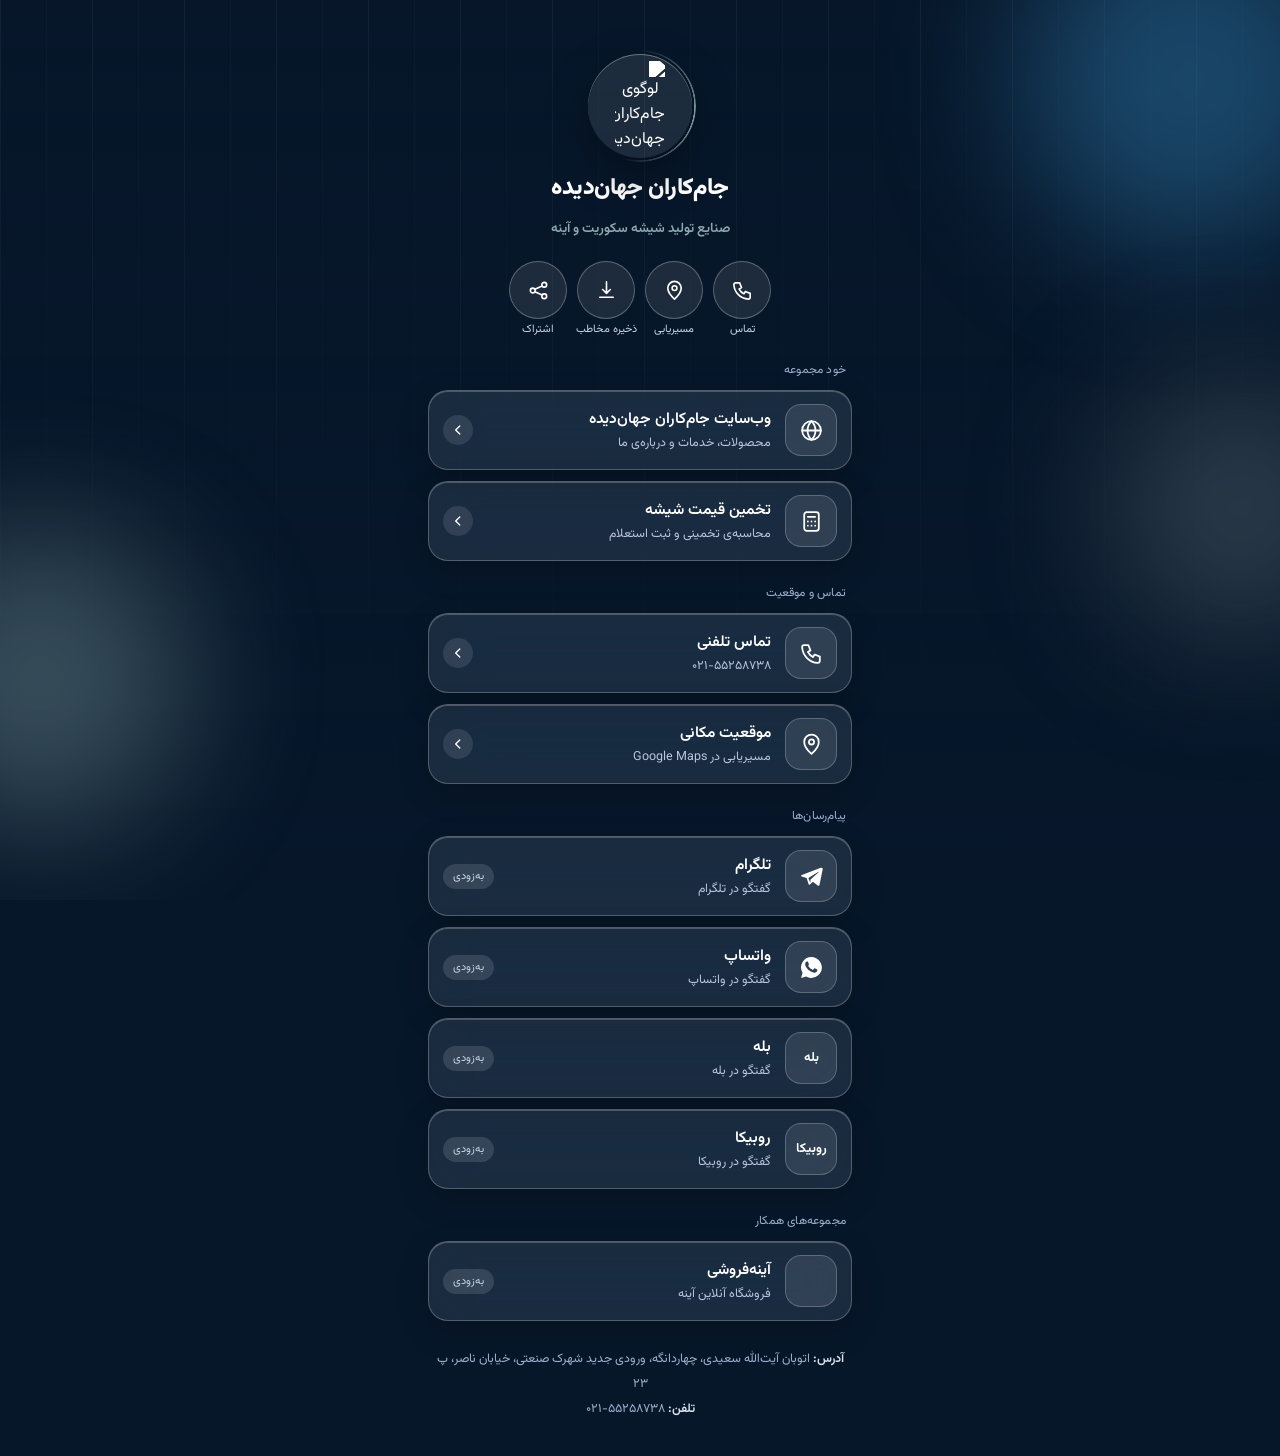
==== links.html @ b004ee76 "Add files via upload" ====
<!DOCTYPE html>
<html lang="fa" dir="rtl">
<head>
<meta charset="utf-8">
<meta name="viewport" content="width=device-width,initial-scale=1,viewport-fit=cover">
<meta name="theme-color" content="#07172a">
<title>راه‌های ارتباطی | جام‌کاران جهان‌دیده</title>
<link href="https://fonts.googleapis.com/css2?family=Vazirmatn:wght@400;600;900&display=swap" rel="stylesheet">
<style>
:root{--navy:#07172a;--ink:#1F2C43;--teal:#8BAAAD;--glass:rgba(255,255,255,.09)}
*{box-sizing:border-box;margin:0}
html{-webkit-text-size-adjust:100%}
body{font-family:Vazirmatn,Tahoma,sans-serif;background:var(--navy);color:#fff;min-height:100vh;min-height:100svh;overflow-x:hidden;display:flex;justify-content:center}
a{color:inherit;text-decoration:none}
button{font:inherit;color:inherit;border:0;background:none;cursor:pointer}

/* ---------- پس‌زمینه: عکس نما، شیشه‌ی شیاردار و نورهای شناور ---------- */
.bg{position:fixed;inset:0;z-index:0;overflow:hidden}
.bg .photo{position:absolute;inset:-6%;background:url(assets/img-71dd236196.jpg) center/cover;filter:blur(6px) saturate(.9);opacity:.32;transform:scale(1.05)}
.bg .tint{position:absolute;inset:0;background:linear-gradient(180deg,rgba(7,23,42,.55),rgba(7,23,42,.82) 55%,#07172a)}
.bg .flutes{position:absolute;inset:0;background:repeating-linear-gradient(90deg,rgba(255,255,255,.05) 0 1px,rgba(255,255,255,0) 1px 46px,rgba(255,255,255,.025) 46px 47px,rgba(255,255,255,0) 47px 92px);-webkit-mask-image:linear-gradient(180deg,#000,transparent 85%);mask-image:linear-gradient(180deg,#000,transparent 85%)}
.orb{position:absolute;border-radius:50%;filter:blur(70px);opacity:.55;will-change:transform;animation:drift 18s ease-in-out infinite alternate}
.o1{width:340px;height:340px;background:#2b6f9e;top:-90px;right:-80px}
.o2{width:300px;height:300px;background:#8BAAAD;bottom:8%;left:-110px;animation-duration:23s;opacity:.38}
.o3{width:260px;height:260px;background:#3E4C59;top:42%;right:-90px;animation-duration:27s;opacity:.7}
@keyframes drift{from{transform:translate3d(0,0,0) scale(1)}to{transform:translate3d(var(--dx,30px),var(--dy,40px),0) scale(1.12)}}

/* ---------- صفحه ---------- */
.page{position:relative;z-index:1;width:min(460px,100%);padding:clamp(28px,6vh,56px) 18px 34px;display:flex;flex-direction:column;align-items:center}

.id{display:flex;flex-direction:column;align-items:center;text-align:center;gap:12px;animation:rise .9s cubic-bezier(.2,.7,.2,1) both}
.mark{position:relative;width:104px;height:104px;border-radius:50%;display:grid;place-items:center;background:var(--glass);-webkit-backdrop-filter:blur(25px);backdrop-filter:blur(25px);box-shadow:0 18px 44px rgba(0,0,0,.35),inset 0 1px 0 rgba(255,255,255,.35)}
.mark:before{content:"";position:absolute;inset:-4px;border-radius:50%;background:conic-gradient(from 0deg,rgba(139,170,173,0),rgba(139,170,173,.9),rgba(255,255,255,0) 55%,rgba(139,170,173,0));-webkit-mask:radial-gradient(farthest-side,transparent calc(100% - 2px),#000 calc(100% - 1.5px));mask:radial-gradient(farthest-side,transparent calc(100% - 2px),#000 calc(100% - 1.5px));animation:spin 7s linear infinite}
.mark img{width:50px;filter:brightness(0) invert(1);position:relative}
@keyframes spin{to{transform:rotate(360deg)}}
.id h1{font-size:23px;font-weight:900;letter-spacing:-.2px}
.id p{font-size:13.5px;color:var(--teal);font-weight:600}

/* ---------- عملیات سریع ---------- */
.quick{display:flex;gap:10px;margin:22px 0 20px;animation:rise .9s .12s cubic-bezier(.2,.7,.2,1) both}
.q{width:58px;height:58px;border-radius:50%;display:grid;place-items:center;background:var(--glass);border:1px solid rgba(255,255,255,.28);-webkit-backdrop-filter:blur(25px);backdrop-filter:blur(25px);transition:transform .35s cubic-bezier(.2,.7,.2,1),background .3s;position:relative}
.q svg{width:23px;fill:none;stroke:#fff;stroke-width:1.7;stroke-linecap:round;stroke-linejoin:round}
.q:hover,.q:focus-visible{transform:translateY(-4px) scale(1.06);background:rgba(255,255,255,.2)}
.q span{position:absolute;bottom:-20px;font-size:11px;color:#c9d3e6;white-space:nowrap}

/* ---------- کارت‌های لینک ---------- */
.links{width:100%;display:flex;flex-direction:column;gap:11px;margin-top:10px}
.group{font-size:12px;color:#9fb0cf;margin:12px 6px 0;letter-spacing:.2px;animation:rise .9s both}
.card{--mx:50%;--my:50%;position:relative;overflow:hidden;display:grid;grid-template-columns:52px 1fr auto;align-items:center;gap:14px;padding:13px 14px;border-radius:20px;background:var(--glass);border:1px solid rgba(255,255,255,.24);-webkit-backdrop-filter:blur(25px) saturate(1.3);backdrop-filter:blur(25px) saturate(1.3);box-shadow:0 10px 30px rgba(0,0,0,.22),inset 0 1px 0 rgba(255,255,255,.22);transition:transform .4s cubic-bezier(.2,.7,.2,1),border-color .3s,background .3s;animation:rise .8s cubic-bezier(.2,.7,.2,1) both;animation-delay:calc(var(--i) * 70ms + 220ms)}
.card:before{content:"";position:absolute;inset:0;background:radial-gradient(240px circle at var(--mx) var(--my),rgba(255,255,255,.2),transparent 60%);opacity:0;transition:opacity .3s}
.card:after{content:"";position:absolute;top:0;bottom:0;width:36%;left:-60%;background:linear-gradient(100deg,transparent,rgba(255,255,255,.22),transparent);transform:skewX(-18deg)}
.card:hover,.card:focus-visible{transform:translateY(-3px);border-color:rgba(255,255,255,.5);background:rgba(255,255,255,.13)}
.card:hover:before{opacity:1}
.card:hover:after{left:130%;transition:left .9s cubic-bezier(.2,.7,.2,1)}
.card:active{transform:scale(.985)}
.ic{width:52px;height:52px;border-radius:16px;display:grid;place-items:center;background:rgba(255,255,255,.1);border:1px solid rgba(255,255,255,.22);transition:background .35s,transform .35s,border-color .35s;position:relative;z-index:1}
.ic svg{width:25px;fill:#fff}
.ic svg.ln{fill:none;stroke:#fff;stroke-width:1.7;stroke-linecap:round;stroke-linejoin:round}
.ic b{font-size:13px;font-weight:700}
.ic img{width:34px;height:auto}
.card:hover .ic{background:var(--c,rgba(255,255,255,.2));border-color:transparent;transform:rotate(-6deg) scale(1.06)}
.tx{position:relative;z-index:1;min-width:0}
.tx strong{display:block;font-size:15.5px;font-weight:600}
.tx small{display:block;margin-top:2px;font-size:12.5px;color:#b9c6dd;direction:rtl}
.ar{position:relative;z-index:1;width:30px;height:30px;border-radius:50%;display:grid;place-items:center;background:rgba(255,255,255,.1);transition:transform .35s,background .3s}
.ar svg{width:14px;fill:none;stroke:#fff;stroke-width:2.3;stroke-linecap:round;stroke-linejoin:round}
.card:hover .ar{transform:translateX(-4px);background:rgba(255,255,255,.22)}
.card.pending{opacity:.62;cursor:default;pointer-events:none}
.card.pending .ar{display:none}
.soon{position:relative;z-index:1;font-size:11px;padding:4px 10px;border-radius:999px;background:rgba(255,255,255,.12);color:#c9d3e6;white-space:nowrap}

/* ---------- آدرس و پایان ---------- */
.addr{margin-top:26px;text-align:center;font-size:12.5px;line-height:2;color:#9fb0cf;animation:rise .9s .9s both}
.addr b{color:#dbe3f1;font-weight:600}
.toast{position:fixed;left:50%;bottom:26px;transform:translate(-50%,30px);background:rgba(255,255,255,.95);color:var(--ink);padding:10px 18px;border-radius:999px;font-size:13px;font-weight:600;opacity:0;pointer-events:none;transition:.4s;z-index:5}
.toast.on{opacity:1;transform:translate(-50%,0)}
@keyframes rise{from{opacity:0;transform:translateY(22px);filter:blur(6px)}to{opacity:1;transform:none;filter:none}}
@media (prefers-reduced-motion:reduce){*{animation-duration:.01ms!important;animation-delay:0s!important;transition-duration:.01ms!important}}
</style>
</head>
<body>
<div class="bg" aria-hidden="true"><div class="photo"></div><div class="tint"></div><div class="flutes"></div><i class="orb o1"></i><i class="orb o2"></i><i class="orb o3"></i></div>

<main class="page">
  <header class="id">
    <div class="mark"><img src="assets/img-76fe925819.png" alt="لوگوی جام‌کاران جهان‌دیده"></div>
    <h1>جام‌کاران جهان‌دیده</h1>
    <p>صنایع تولید شیشه سکوریت و آینه</p>
  </header>

  <nav class="quick" aria-label="دسترسی سریع">
    <a class="q" href="tel:+982155258738" aria-label="تماس"><svg viewBox="0 0 24 24"><path d="M5 4h4l2 5-2.5 1.5a11 11 0 0 0 5 5L15 13l5 2v4a2 2 0 0 1-2 2A16 16 0 0 1 3 6a2 2 0 0 1 2-2z"/></svg><span>تماس</span></a>
    <a class="q" id="mapQuick" href="https://maps.app.goo.gl/X47LVhaXhbwTCxJL6?g_st=ic" target="_blank" rel="noopener" aria-label="مسیریابی"><svg viewBox="0 0 24 24"><path d="M12 21s7-6.2 7-11.5A7 7 0 0 0 5 9.5C5 14.800 12 21 12 21z"/><circle cx="12" cy="9.500" r="2.500"/></svg><span>مسیریابی</span></a>
    <button class="q" id="vcard" aria-label="ذخیره در مخاطبین"><svg viewBox="0 0 24 24"><path d="M12 3v12m0 0l-4-4m4 4l4-4M5 19h14"/></svg><span>ذخیره مخاطب</span></button>
    <button class="q" id="share" aria-label="اشتراک‌گذاری"><svg viewBox="0 0 24 24"><circle cx="6" cy="12" r="2.500"/><circle cx="18" cy="6" r="2.500"/><circle cx="18" cy="18" r="2.500"/><path d="M8.200 10.800l7.600-3.600M8.200 13.200l7.600 3.600"/></svg><span>اشتراک</span></button>
  </nav>

  <section class="links" id="links"></section>

  <p class="addr"><b>آدرس:</b> اتوبان آیت‌الله سعیدی، چهاردانگه، ورودی جدید شهرک صنعتی، خیابان ناصر، پ ۲۳<br><b>تلفن:</b> <a href="tel:+982155258738" dir="ltr">۰۲۱-۵۵۲۵۸۷۳۸</a></p>
</main>
<div class="toast" id="toast"></div>

<script>
/* لینک پیام‌رسان‌ها را اینجا وارد کنید. تا وقتی خالی باشند، دکمه‌شان با برچسب «به‌زودی» غیرفعال نمایش داده می‌شود. */
const LINKS = { telegram: '', whatsapp: '', bale: '', rubika: '', mirror: '' };

const ICON = {
  tg: '<svg viewBox="0 0 24 24"><path d="M21.500 3.400 2.700 10.600c-1 .4-.9 1.100-.2 1.300l4.800 1.500 1.800 5.600c.2.600.4.800.9.800s.7-.2 1-.5l2.300-2.200 4.700 3.500c.9.500 1.500.2 1.700-.8l3-14.600c.3-1.200-.4-1.700-1.300-1.300zM9 13.500l9.300-5.800c.4-.3.8-.1.5.2l-7.700 7-.3 3.200z"/></svg>',
  wa: '<svg viewBox="0 0 24 24"><path d="M12 2a10 10 0 0 0-8.600 15.100L2 22l5-1.300A10 10 0 1 0 12 2zm5 13.800c-.2.600-1.200 1.100-1.700 1.200-.5.100-1 .1-3.400-.9-2.900-1.200-4.700-4.200-4.900-4.400-.1-.2-1.100-1.500-1.100-2.800s.7-2 1-2.300c.2-.3.500-.3.700-.3h.5c.2 0 .4 0 .6.500l.8 2c.1.200.1.400 0 .5l-.4.600c-.1.200-.3.300-.1.600.2.300.8 1.300 1.700 2.100 1.200 1 2.100 1.300 2.400 1.500.3.100.5.100.6-.1l.9-1.100c.2-.2.4-.2.600-.1l1.900.9c.2.100.4.200.4.300.1.200.1.800-.1 1.400z"/></svg>',
  web: '<svg class="ln" viewBox="0 0 24 24"><circle cx="12" cy="12" r="9"/><path d="M3 12h18M12 3c2.600 2.600 3.800 5.600 3.800 9S14.600 18.400 12 21c-2.600-2.600-3.800-5.600-3.800-9S9.400 5.600 12 3z"/></svg>',
  calc: '<svg class="ln" viewBox="0 0 24 24"><rect x="5" y="3" width="14" height="18" rx="2.500"/><path d="M8.500 7.500h7M8.500 12h.01M12 12h.01M15.500 12h.01M8.500 16h.01M12 16h.01M15.500 16h.01"/></svg>',
  call: '<svg class="ln" viewBox="0 0 24 24"><path d="M5 4h4l2 5-2.500 1.500a11 11 0 0 0 5 5L15 13l5 2v4a2 2 0 0 1-2 2A16 16 0 0 1 3 6a2 2 0 0 1 2-2z"/></svg>',
  pin: '<svg class="ln" viewBox="0 0 24 24"><path d="M12 21s7-6.200 7-11.500A7 7 0 0 0 5 9.500C5 14.800 12 21 12 21z"/><circle cx="12" cy="9.500" r="2.500"/></svg>',
  mir: '<img src="assets/img-2356b59edf.png" alt="">'
};
const ITEMS = [
  { g: 'خود مجموعه' },
  { t: 'وب‌سایت جام‌کاران جهان‌دیده', s: 'محصولات، خدمات و درباره‌ی ما', href: 'index.html', icon: ICON.web, c: '#3E4C59' },
  { t: 'تخمین قیمت شیشه', s: 'محاسبه‌ی تخمینی و ثبت استعلام', href: 'index.html#est', icon: ICON.calc, c: '#2b6f9e' },
  { g: 'تماس و موقعیت' },
  { t: 'تماس تلفنی', s: '۰۲۱-۵۵۲۵۸۷۳۸', href: 'tel:+982155258738', icon: ICON.call, c: '#4a8f7a' },
  { t: 'موقعیت مکانی', s: 'مسیریابی در Google Maps', href: 'https://maps.app.goo.gl/X47LVhaXhbwTCxJL6?g_st=ic', icon: ICON.pin, c: '#c2554d', blank: true },
  { g: 'پیام‌رسان‌ها' },
  { t: 'تلگرام', s: 'گفتگو در تلگرام', href: LINKS.telegram, icon: ICON.tg, c: '#2AABEE', blank: true },
  { t: 'واتساپ', s: 'گفتگو در واتساپ', href: LINKS.whatsapp, icon: ICON.wa, c: '#25D366', blank: true },
  { t: 'بله', s: 'گفتگو در بله', href: LINKS.bale, icon: '<b>بله</b>', c: '#1BA39C', blank: true },
  { t: 'روبیکا', s: 'گفتگو در روبیکا', href: LINKS.rubika, icon: '<b>روبیکا</b>', c: '#8A3FF0', blank: true },
  { g: 'مجموعه‌های همکار' },
  { t: 'آینه‌فروشی', s: 'فروشگاه آنلاین آینه', href: LINKS.mirror, icon: ICON.mir, c: '#d9e2f2', blank: true }
];
const root = document.getElementById('links');
let n = 0;
ITEMS.forEach(it => {
  if (it.g) { const g = document.createElement('div'); g.className = 'group'; g.style.animationDelay = (n * 70 + 200) + 'ms'; g.textContent = it.g; root.append(g); return; }
  const ok = !!it.href;
  const a = document.createElement(ok ? 'a' : 'div');
  a.className = 'card' + (ok ? '' : ' pending');
  a.style.setProperty('--i', n++);
  a.style.setProperty('--c', it.c);
  if (ok) { a.href = it.href; if (it.blank) { a.target = '_blank'; a.rel = 'noopener'; } }
  a.innerHTML = '<span class="ic">' + it.icon + '</span><span class="tx"><strong>' + it.t + '</strong><small>' + it.s + '</small></span>' +
    (ok ? '<span class="ar"><svg viewBox="0 0 24 24"><path d="M15 5l-7 7 7 7"/></svg></span>' : '<span class="soon">به‌زودی</span>');
  a.addEventListener('pointermove', e => { const r = a.getBoundingClientRect(); a.style.setProperty('--mx', (e.clientX - r.left) + 'px'); a.style.setProperty('--my', (e.clientY - r.top) + 'px'); });
  root.append(a);
});

const toast = (m) => { const t = document.getElementById('toast'); t.textContent = m; t.classList.add('on'); clearTimeout(t._h); t._h = setTimeout(() => t.classList.remove('on'), 2200); };

document.getElementById('share').addEventListener('click', async () => {
  const data = { title: 'جام‌کاران جهان‌دیده', text: 'صنایع تولید شیشه سکوریت و آینه', url: location.href };
  try { if (navigator.share) await navigator.share(data); else { await navigator.clipboard.writeText(location.href); toast('لینک کپی شد'); } }
  catch (e) { /* کاربر انصراف داد */ }
});

document.getElementById('vcard').addEventListener('click', () => {
  const v = ['BEGIN:VCARD', 'VERSION:3.0', 'FN:جام‌کاران جهان‌دیده', 'ORG:جام‌کاران جهان‌دیده', 'TITLE:صنایع تولید شیشه سکوریت و آینه',
    'TEL;TYPE=WORK,VOICE:+982155258738', 'ADR;TYPE=WORK:;;اتوبان آیت‌الله سعیدی، چهاردانگه، ورودی جدید شهرک صنعتی، خیابان ناصر، پ ۲۳;;;;', 'END:VCARD'].join('\r\n');
  const a = document.createElement('a');
  a.href = URL.createObjectURL(new Blob([v], { type: 'text/vcard;charset=utf-8' }));
  a.download = 'jamkaran.vcf';
  document.body.append(a); a.click(); a.remove();
  toast('کارت مخاطب ذخیره شد');
});

/* نورهای پس‌زمینه با حرکت اشاره‌گر کمی جابه‌جا می‌شوند */
addEventListener('pointermove', e => {
  const x = e.clientX / innerWidth - .5, y = e.clientY / innerHeight - .5;
  document.querySelectorAll('.orb').forEach((o, i) => { o.style.setProperty('--dx', (x * (60 + i * 30)) + 'px'); o.style.setProperty('--dy', (y * (60 + i * 30)) + 'px'); });
});
</script>
</body>
</html>
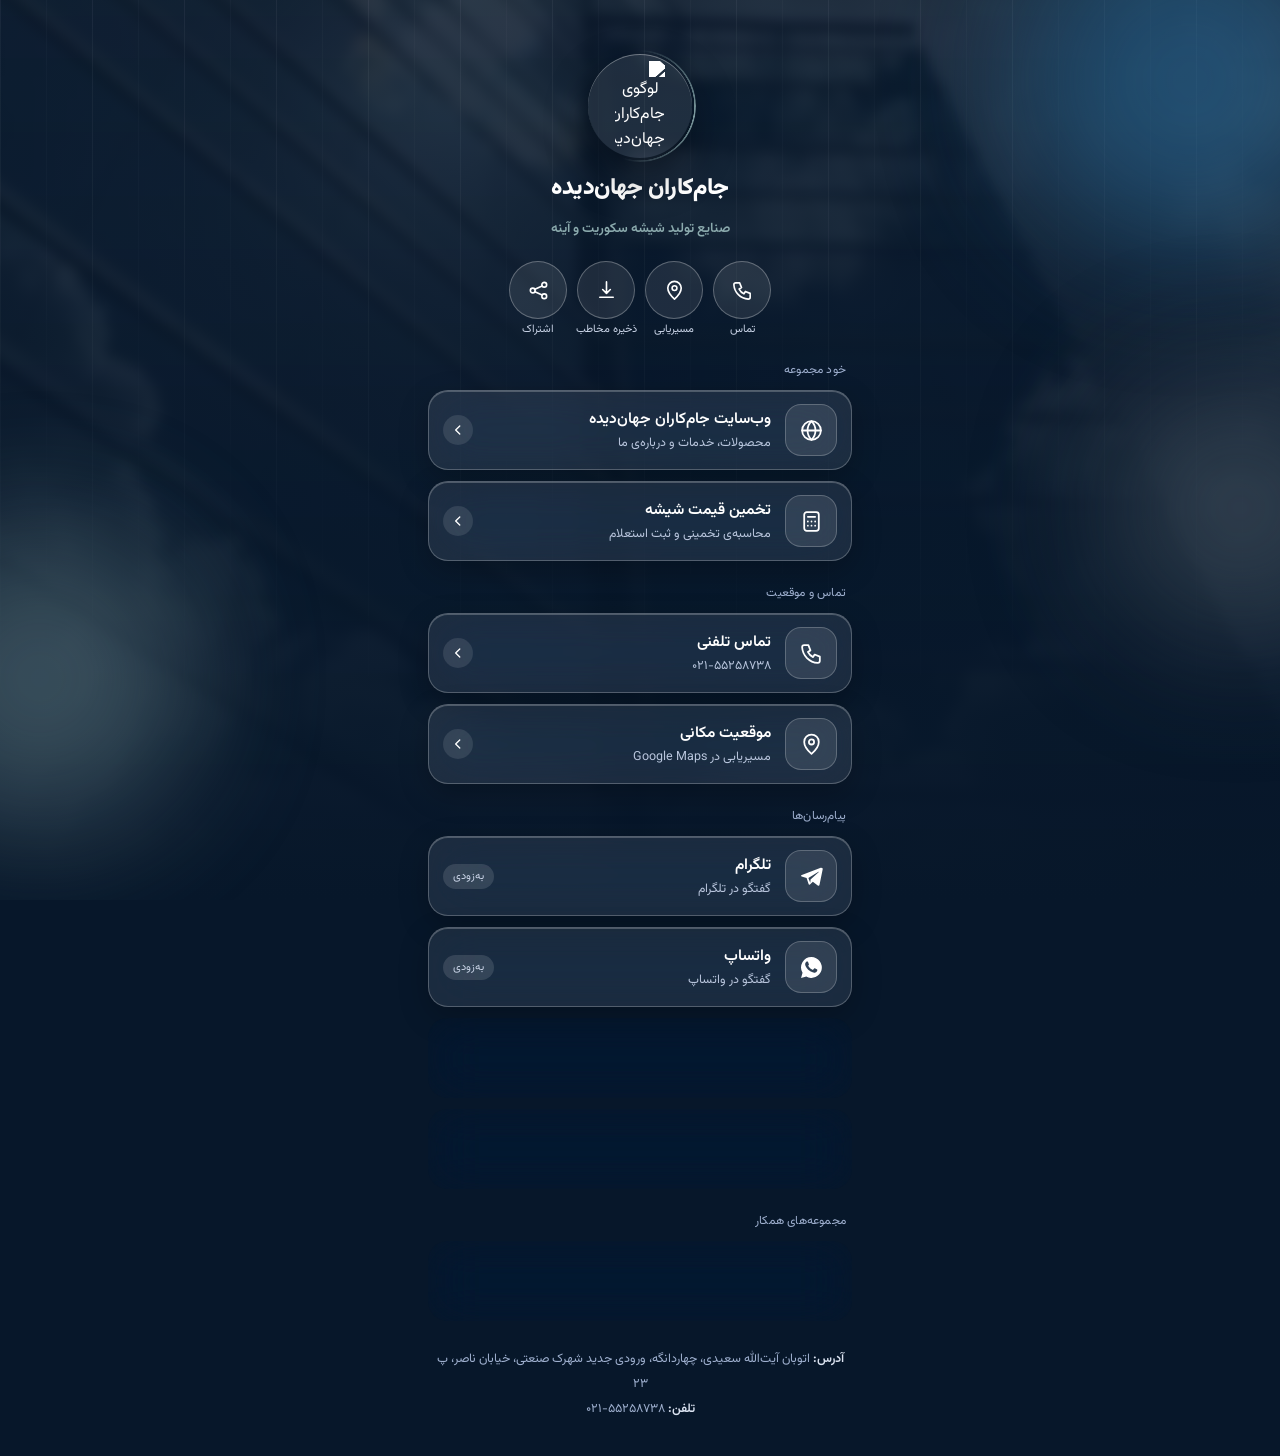
==== commit 914ec270: "لوگوی جدید؛ قیمت‌ها از لیست کارخانه؛ رنگ‌بندی ثابت با غیرفعال‌شدن گزینه‌ها و تینت؛ تیترهای ضخامت کلی" ====
--- a/links.html
+++ b/links.html
@@ -83,7 +83,7 @@
 
 <main class="page">
   <header class="id">
-    <div class="mark"><img src="assets/img-76fe925819.png" alt="لوگوی جام‌کاران جهان‌دیده"></div>
+    <div class="mark"><img src="assets/logo-jk.png" alt="لوگوی جام‌کاران جهان‌دیده"></div>
     <h1>جام‌کاران جهان‌دیده</h1>
     <p>صنایع تولید شیشه سکوریت و آینه</p>
   </header>
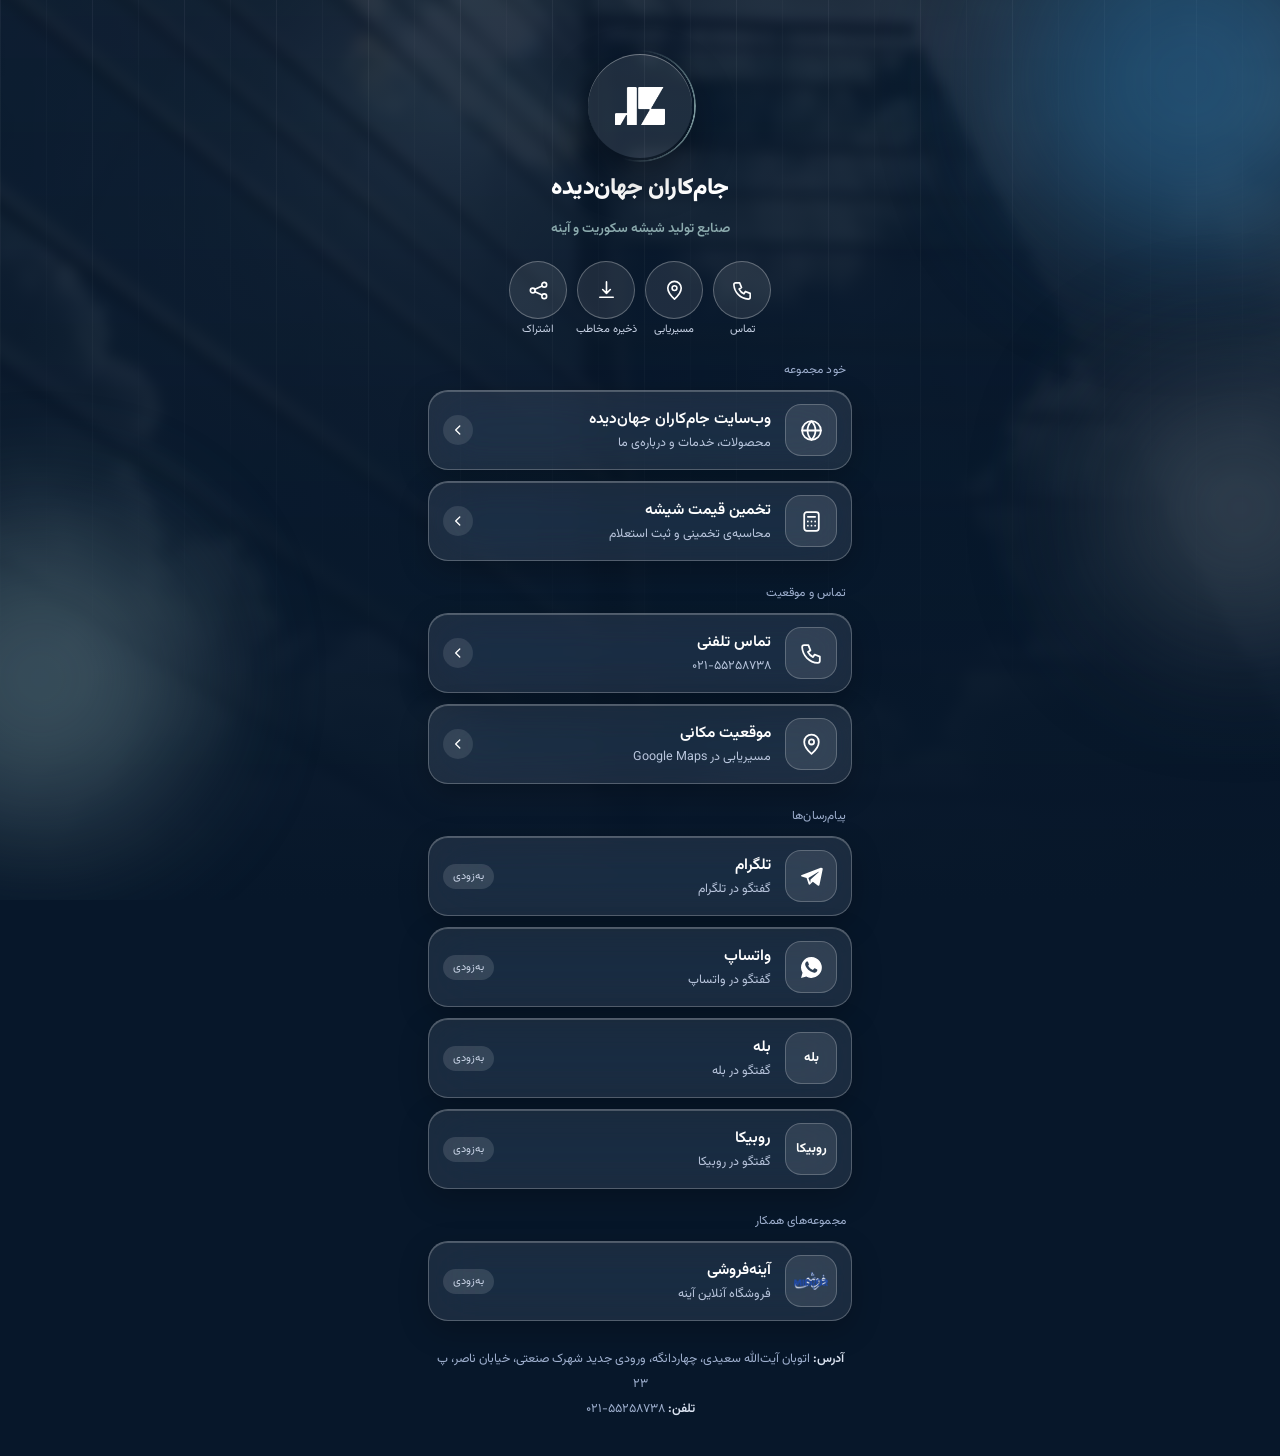
==== commit 9ffb881d: "رفع هم‌پوشانی تیتر FROSTED در کارت سندبلاست؛ بازگشت خودکار به لوگوی قبلی تا زمان آپلود فایل لوگوی جد" ====
--- a/links.html
+++ b/links.html
@@ -83,7 +83,7 @@
 
 <main class="page">
   <header class="id">
-    <div class="mark"><img src="assets/logo-jk.png" alt="لوگوی جام‌کاران جهان‌دیده"></div>
+    <div class="mark"><img src="assets/logo-jk.png" alt="لوگوی جام‌کاران جهان‌دیده" onerror="this.onerror=null;this.src='assets/img-76fe925819.png'"></div>
     <h1>جام‌کاران جهان‌دیده</h1>
     <p>صنایع تولید شیشه سکوریت و آینه</p>
   </header>
